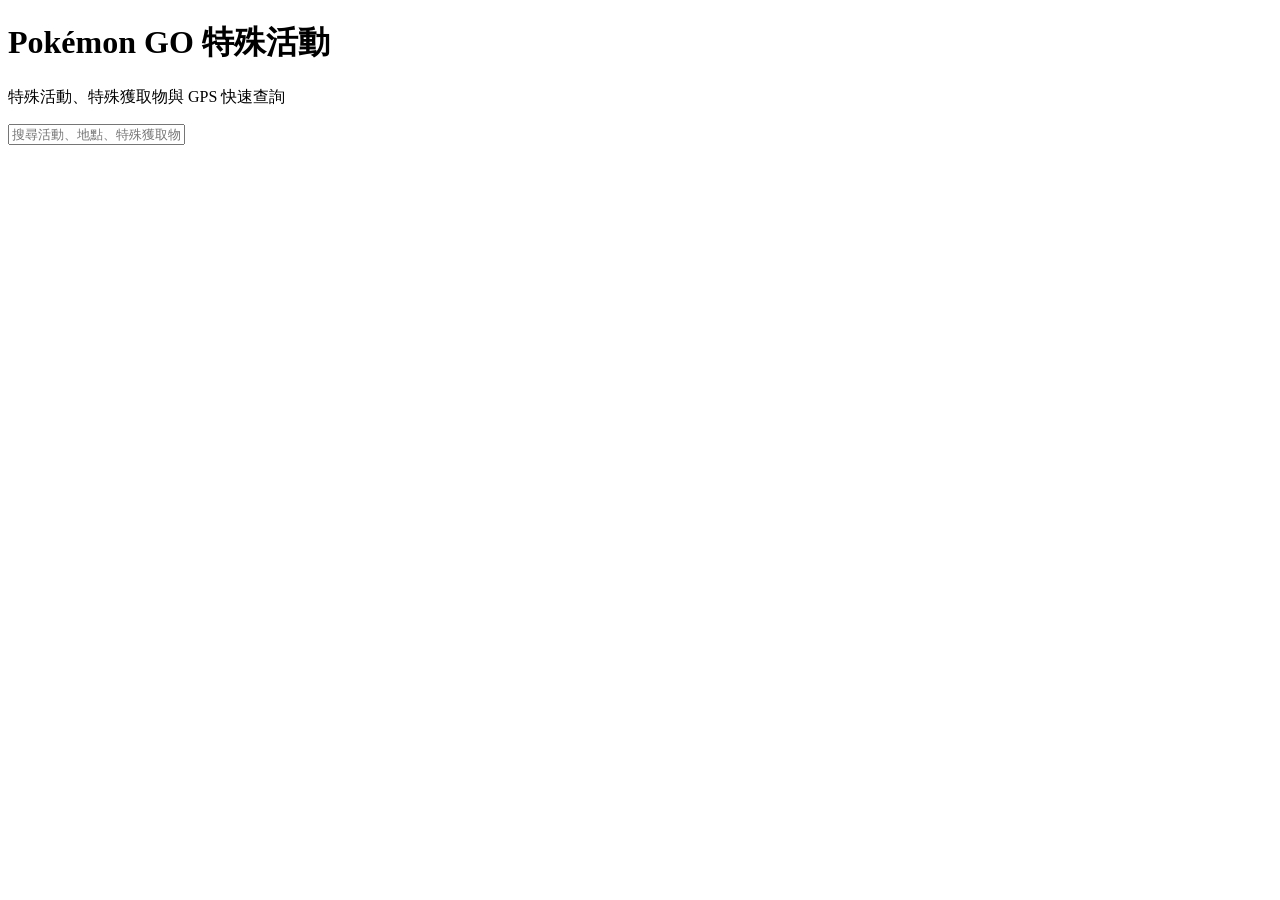
==== public/index.html @ 8944f6b6 "Initialize Pokémon GO event database" ====
<!doctype html>
<html lang="zh-Hant">
<head><meta charset="utf-8"><meta name="viewport" content="width=device-width,initial-scale=1"><title>Pokémon GO 特殊活動</title><link rel="stylesheet" href="style.css"></head>
<body><main><h1>Pokémon GO 特殊活動</h1><p class="sub">特殊活動、特殊獲取物與 GPS 快速查詢</p><input id="q" placeholder="搜尋活動、地點、特殊獲取物…"><div id="events"></div></main><script src="app.js"></script></body>
</html>
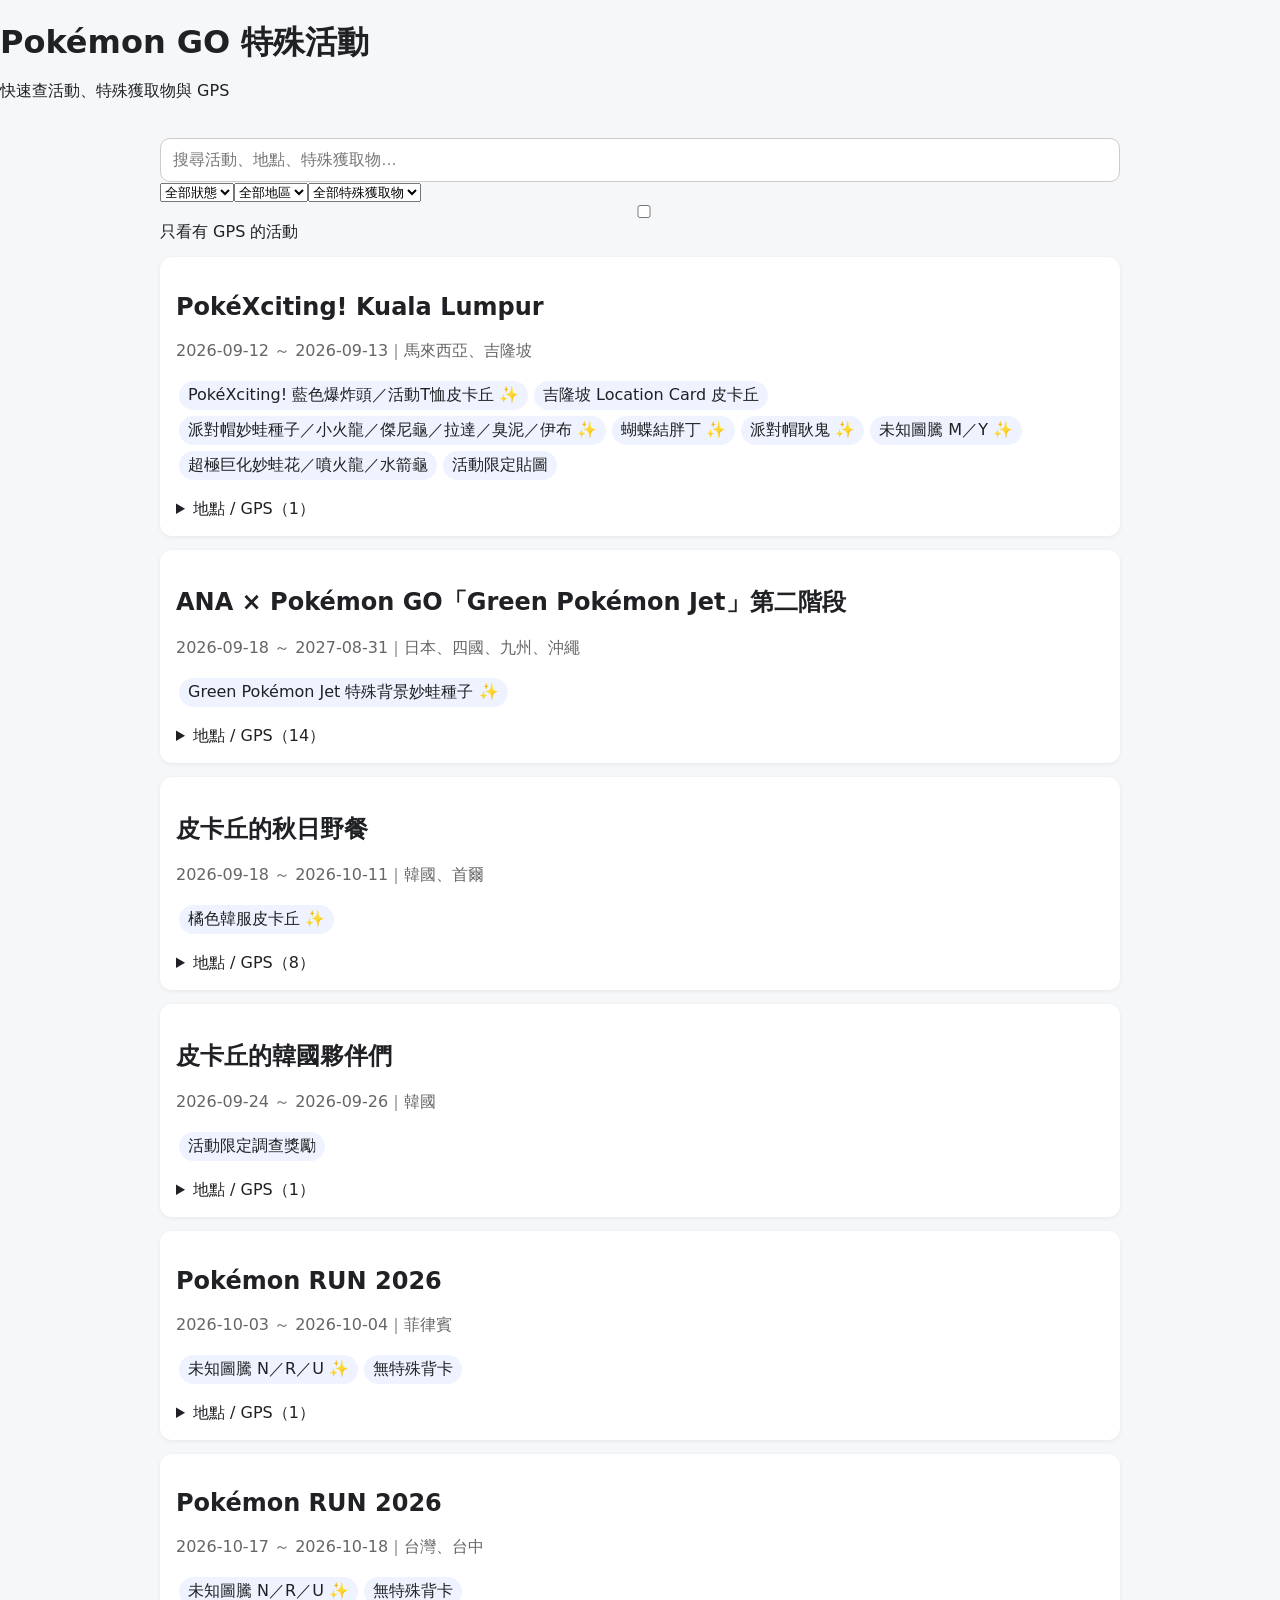
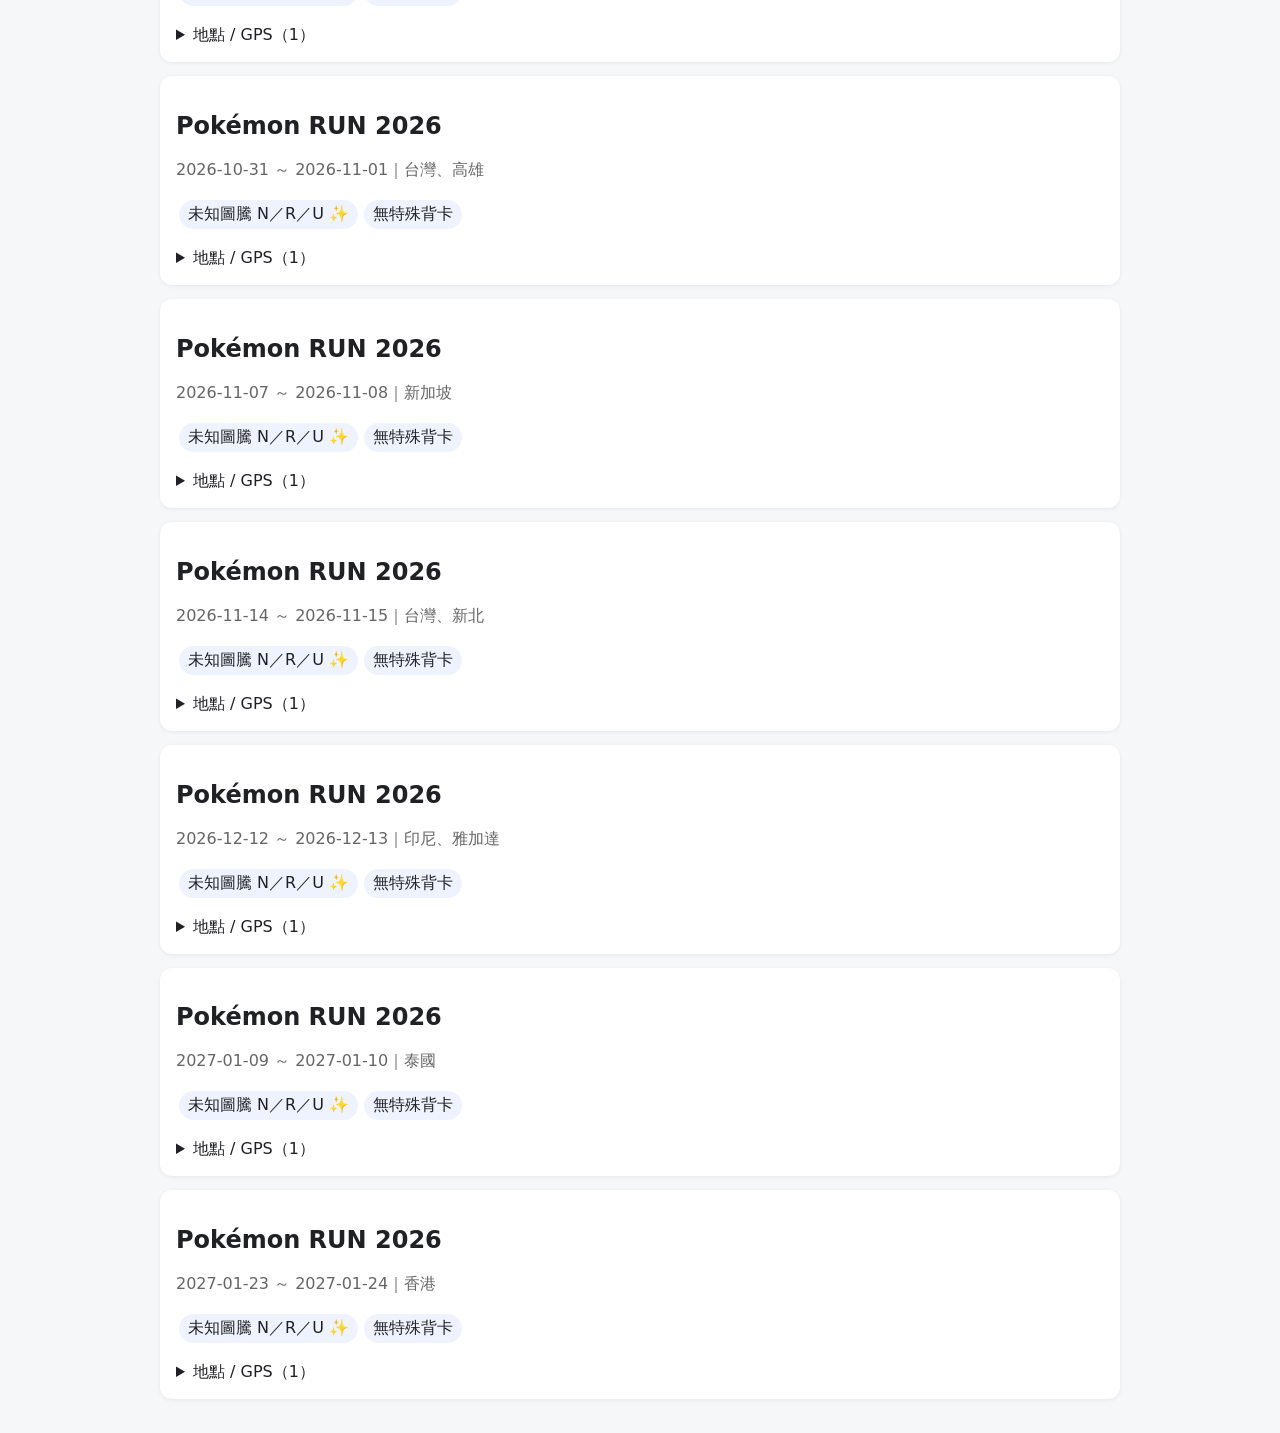
==== commit bd483f4f: "Build searchable mobile-first event UI" ====
--- a/public/index.html
+++ b/public/index.html
@@ -1,5 +1,6 @@
-<!doctype html>
-<html lang="zh-Hant">
-<head><meta charset="utf-8"><meta name="viewport" content="width=device-width,initial-scale=1"><title>Pokémon GO 特殊活動</title><link rel="stylesheet" href="style.css"></head>
-<body><main><h1>Pokémon GO 特殊活動</h1><p class="sub">特殊活動、特殊獲取物與 GPS 快速查詢</p><input id="q" placeholder="搜尋活動、地點、特殊獲取物…"><div id="events"></div></main><script src="app.js"></script></body>
-</html>+<!doctype html><html lang="zh-Hant"><head><meta charset="utf-8"><meta name="viewport" content="width=device-width,initial-scale=1"><meta name="theme-color" content="#111827"><title>Pokémon GO 特殊活動</title><link rel="stylesheet" href="style.css"></head>
+<body><header><div class="wrap"><h1>Pokémon GO 特殊活動</h1><p>快速查活動、特殊獲取物與 GPS</p></div></header>
+<main class="wrap">
+<section class="toolbar"><input id="q" type="search" placeholder="搜尋活動、地點、特殊獲取物…"><div class="filters"><select id="status"><option value="">全部狀態</option><option value="active">進行中</option><option value="upcoming">即將開始</option><option value="ended">已結束</option></select><select id="region"><option value="">全部地區</option></select><select id="reward"><option value="">全部特殊獲取物</option></select></div><label class="toggle"><input id="gpsOnly" type="checkbox"> 只看有 GPS 的活動</label></section>
+<div class="summary" id="summary"></div><div id="events"></div><div id="empty" class="empty" hidden>找不到符合條件的活動</div>
+</main><script src="app.js"></script></body></html>
--- a/public/style.css
+++ b/public/style.css
@@ -0,0 +1 @@
+body{font-family:system-ui,-apple-system,"Noto Sans TC",sans-serif;margin:0;background:#f6f7f9;color:#202124}main{max-width:960px;margin:auto;padding:20px}h1{margin-bottom:4px}.sub{color:#666;margin-top:0}input{box-sizing:border-box;width:100%;padding:12px;border:1px solid #ccc;border-radius:10px;font-size:16px}.card{background:white;border-radius:12px;padding:16px;margin:14px 0;box-shadow:0 1px 4px #0001}.meta{color:#666}.reward{display:inline-block;background:#eef3ff;border-radius:99px;padding:4px 9px;margin:3px}.gps{font-family:monospace}
